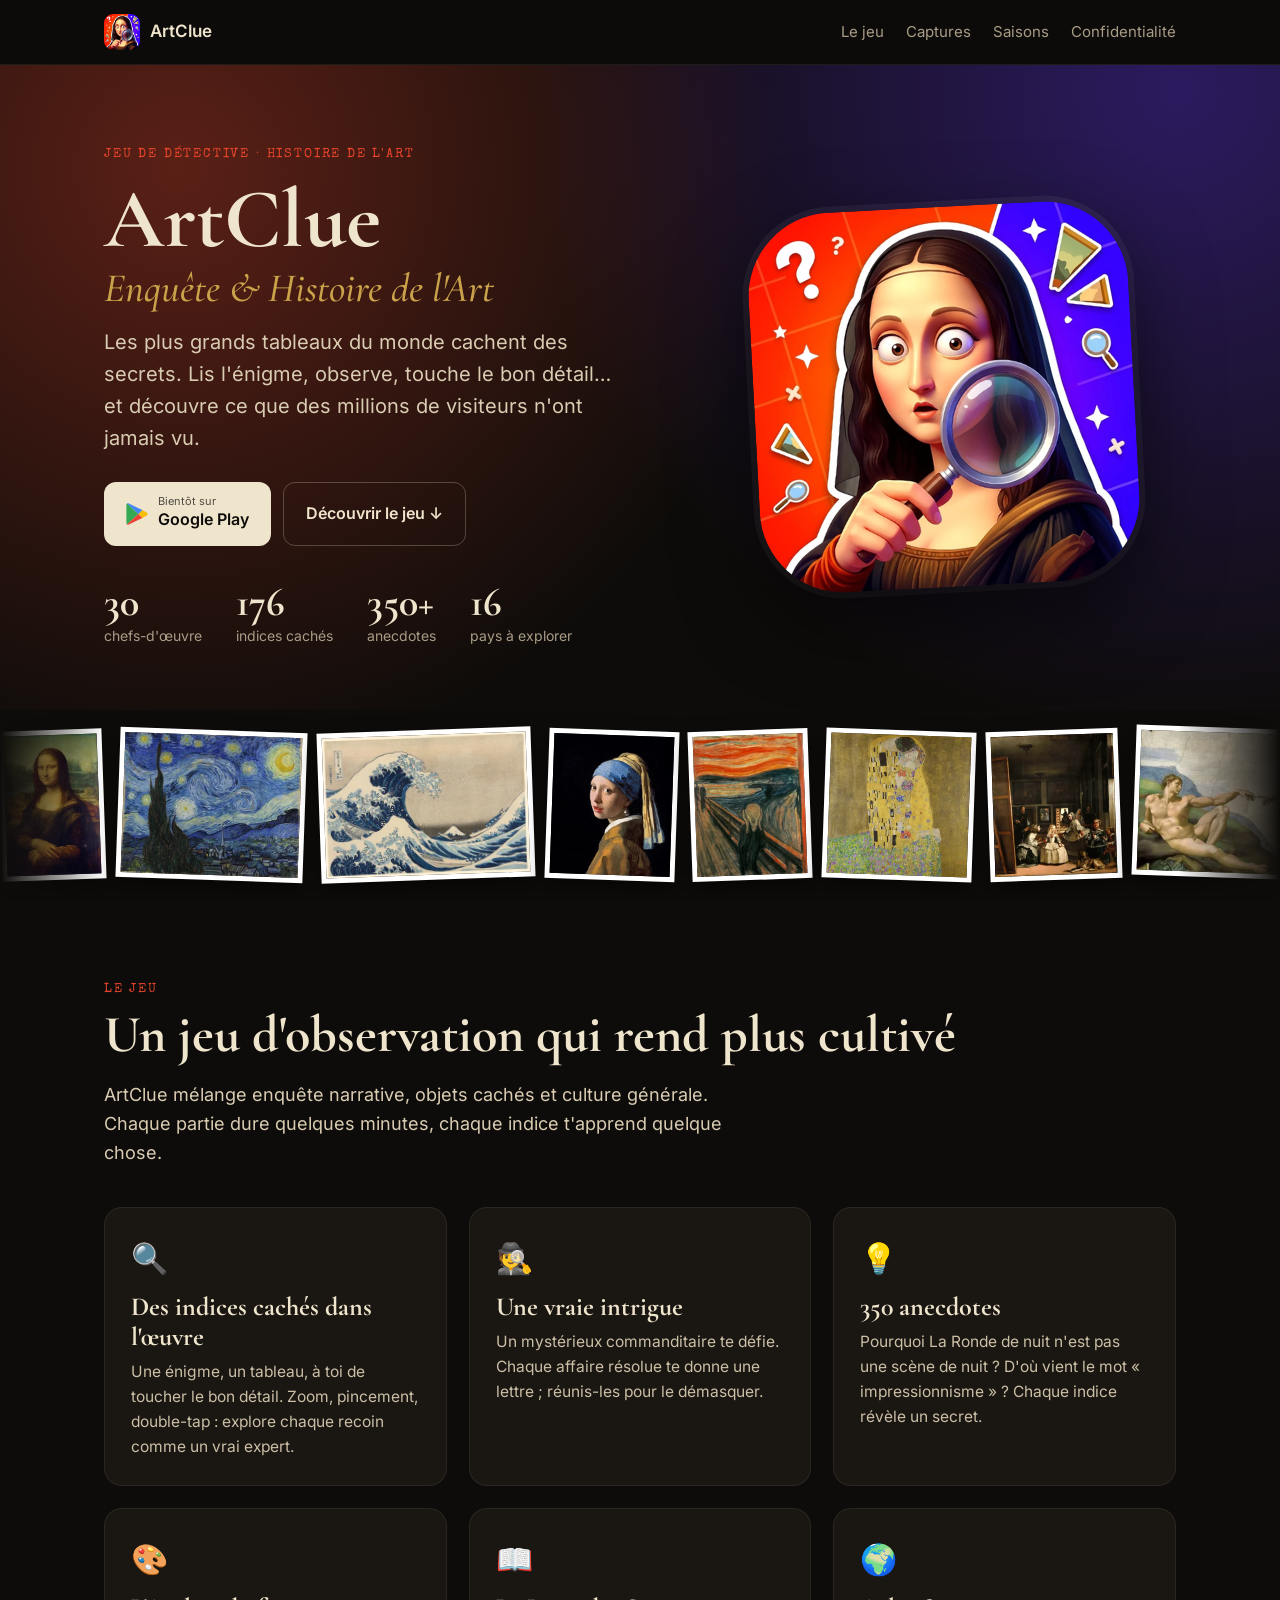
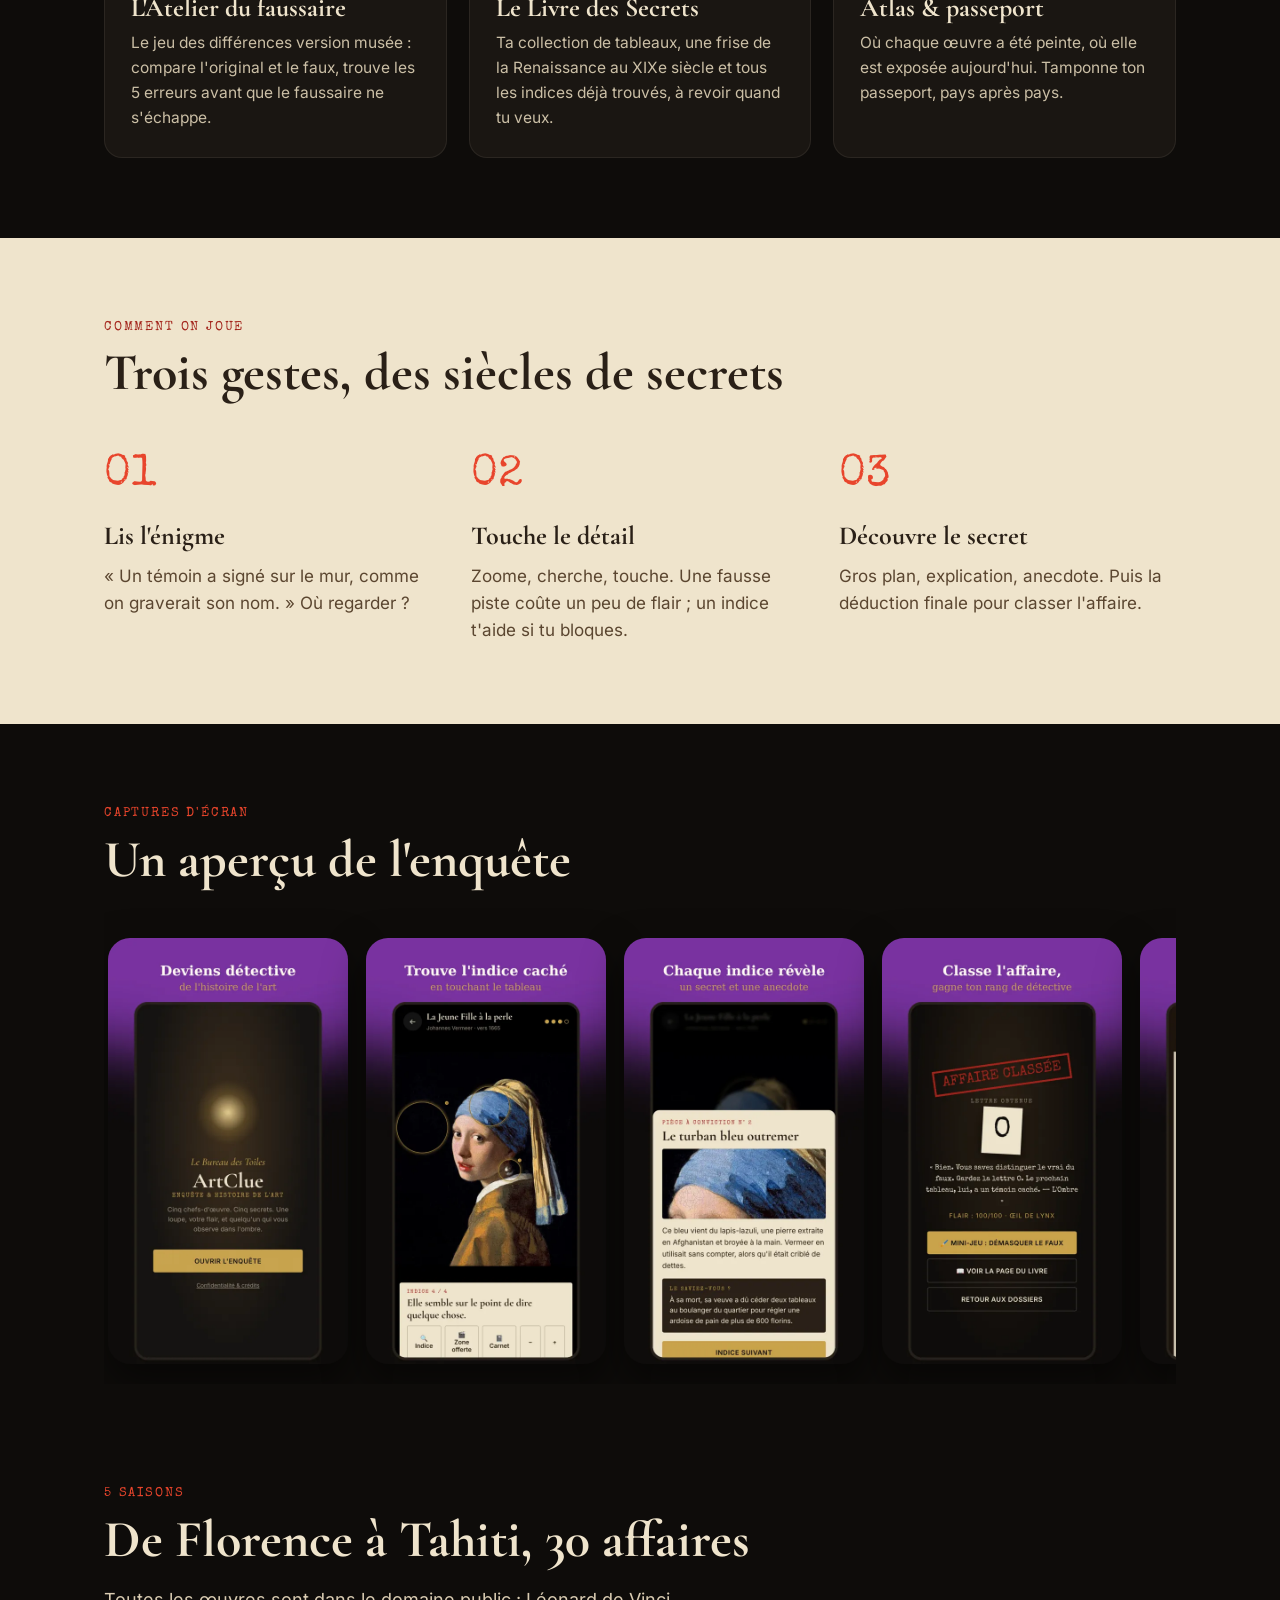
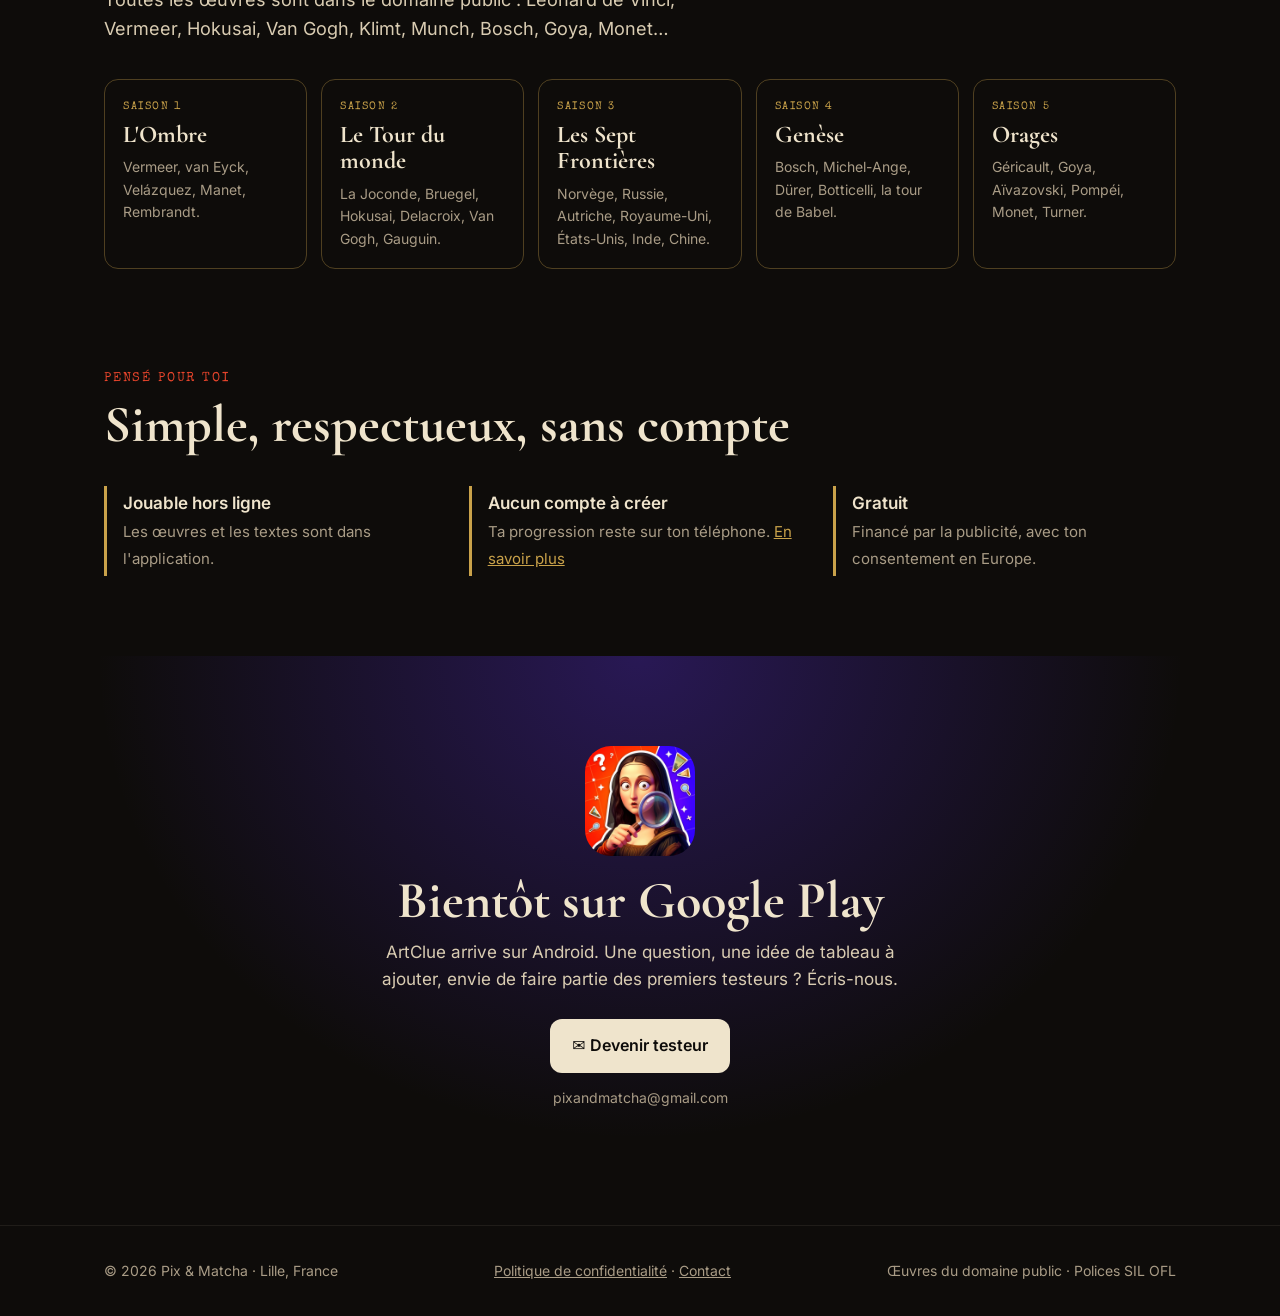
==== artclue/index.html @ d99ec26a "Site vitrine Pix & Matcha : accueil du studio, landing ArtClue et règles de confidentialité Co-Autho" ====
<!DOCTYPE html>
<html lang="fr">
<head>
<meta charset="utf-8">
<meta name="viewport" content="width=device-width, initial-scale=1">
<title>ArtClue : Enquête &amp; Histoire de l'Art — jeu de détective sur les chefs-d'œuvre</title>
<meta name="description" content="ArtClue, le jeu de détective où l'on cherche les indices cachés dans 30 chefs-d'œuvre : La Joconde, La Nuit étoilée, La Grande Vague… 176 indices, 350 anecdotes, un jeu des différences. Gratuit sur Android.">
<meta name="theme-color" content="#0e0c0a">
<link rel="icon" href="favicon.png" type="image/png">
<link rel="apple-touch-icon" href="icon.png">
<link rel="canonical" href="https://pandakota59.github.io/artclue/">
<meta property="og:type" content="website">
<meta property="og:title" content="ArtClue : Enquête & Histoire de l'Art">
<meta property="og:description" content="Deviens détective de l'histoire de l'art : trouve les indices cachés dans 30 chefs-d'œuvre.">
<meta property="og:image" content="https://pandakota59.github.io/artclue/img/og.jpg">
<meta property="og:url" content="https://pandakota59.github.io/artclue/">
<meta property="og:locale" content="fr_FR">
<meta name="twitter:card" content="summary_large_image">
<link rel="stylesheet" href="style.css">
<script type="application/ld+json">
{"@context":"https://schema.org","@type":"MobileApplication","name":"ArtClue : Enquête & Histoire de l'Art","operatingSystem":"Android","applicationCategory":"GameApplication","genre":["Puzzle","Éducatif"],"inLanguage":"fr","offers":{"@type":"Offer","price":"0","priceCurrency":"EUR"},"publisher":{"@type":"Organization","name":"Pix & Matcha","email":"pixandmatcha@gmail.com"},"image":"https://pandakota59.github.io/artclue/icon.png"}
</script>
</head>
<body>

<nav>
  <div class="wrap">
    <a class="brand" href="#"><img src="icon.png" alt="">ArtClue</a>
    <div class="links">
      <a href="#jeu">Le jeu</a>
      <a href="#captures">Captures</a>
      <a href="#saisons">Saisons</a>
      <a href="privacy.html">Confidentialité</a>
    </div>
  </div>
</nav>

<header class="hero">
  <div class="wrap">
    <div>
      <div class="type kicker">Jeu de détective · Histoire de l'art</div>
      <h1 class="serif">ArtClue<em>Enquête &amp; Histoire de l'Art</em></h1>
      <p class="lead">Les plus grands tableaux du monde cachent des secrets. Lis l'énigme, observe, touche le bon détail… et découvre ce que des millions de visiteurs n'ont jamais vu.</p>
      <div class="ctas">
        <a class="btn play" href="#bientot" aria-label="Bientôt disponible sur Google Play">
          <svg width="22" height="24" viewBox="0 0 22 24" aria-hidden="true"><path fill="#34a853" d="M1 1.5 12.4 12 1 22.5c-.4-.3-.6-.8-.6-1.4V2.9c0-.6.2-1.1.6-1.4z"/><path fill="#fbbc04" d="m16.3 8.1-3.9 3.9 3.9 3.9 4.4-2.5c1.2-.7 1.2-2.1 0-2.8z"/><path fill="#ea4335" d="M12.4 12 1 22.5c.4.4 1.1.4 1.8 0l13.5-6.6z"/><path fill="#4285f4" d="M12.4 12 16.3 8.1 2.8 1.5C2.1 1.1 1.4 1.1 1 1.5z"/></svg>
          <span><small>Bientôt sur</small>Google Play</span>
        </a>
        <a class="btn ghost" href="#jeu">Découvrir le jeu ↓</a>
      </div>
      <div class="stats">
        <div><b>30</b><span>chefs-d'œuvre</span></div>
        <div><b>176</b><span>indices cachés</span></div>
        <div><b>350+</b><span>anecdotes</span></div>
        <div><b>16</b><span>pays à explorer</span></div>
      </div>
    </div>
    <img class="icon" src="icon.png" alt="Icône d'ArtClue : la Joconde, surprise, une loupe à la main" width="380" height="380">
  </div>
</header>

<div class="strip" aria-hidden="true">
  <div class="track">
    <img src="img/art_joconde.webp" alt=""><img src="img/art_nuit.webp" alt=""><img src="img/art_vague.webp" alt=""><img src="img/art_perle.webp" alt=""><img src="img/art_cri.webp" alt=""><img src="img/art_baiser.webp" alt=""><img src="img/art_meninas.webp" alt=""><img src="img/art_adam.webp" alt="">
    <img src="img/art_joconde.webp" alt=""><img src="img/art_nuit.webp" alt=""><img src="img/art_vague.webp" alt=""><img src="img/art_perle.webp" alt=""><img src="img/art_cri.webp" alt=""><img src="img/art_baiser.webp" alt=""><img src="img/art_meninas.webp" alt=""><img src="img/art_adam.webp" alt="">
  </div>
</div>

<section id="jeu">
  <div class="wrap">
    <div class="type kicker">Le jeu</div>
    <h2>Un jeu d'observation qui rend plus cultivé</h2>
    <p class="intro">ArtClue mélange enquête narrative, objets cachés et culture générale. Chaque partie dure quelques minutes, chaque indice t'apprend quelque chose.</p>
    <div class="features">
      <div class="card"><div class="ico">🔍</div><h3>Des indices cachés dans l'œuvre</h3><p>Une énigme, un tableau, à toi de toucher le bon détail. Zoom, pincement, double-tap : explore chaque recoin comme un vrai expert.</p></div>
      <div class="card"><div class="ico">🕵️</div><h3>Une vraie intrigue</h3><p>Un mystérieux commanditaire te défie. Chaque affaire résolue te donne une lettre ; réunis-les pour le démasquer.</p></div>
      <div class="card"><div class="ico">💡</div><h3>350 anecdotes</h3><p>Pourquoi La Ronde de nuit n'est pas une scène de nuit ? D'où vient le mot « impressionnisme » ? Chaque indice révèle un secret.</p></div>
      <div class="card"><div class="ico">🎨</div><h3>L'Atelier du faussaire</h3><p>Le jeu des différences version musée : compare l'original et le faux, trouve les 5 erreurs avant que le faussaire ne s'échappe.</p></div>
      <div class="card"><div class="ico">📖</div><h3>Le Livre des Secrets</h3><p>Ta collection de tableaux, une frise de la Renaissance au XIXe siècle et tous les indices déjà trouvés, à revoir quand tu veux.</p></div>
      <div class="card"><div class="ico">🌍</div><h3>Atlas &amp; passeport</h3><p>Où chaque œuvre a été peinte, où elle est exposée aujourd'hui. Tamponne ton passeport, pays après pays.</p></div>
    </div>
  </div>
</section>

<section class="how">
  <div class="wrap">
    <div class="type kicker" style="color:#a3241b">Comment on joue</div>
    <h2>Trois gestes, des siècles de secrets</h2>
    <div class="steps">
      <div class="step"><div class="n">01</div><h3>Lis l'énigme</h3><p>« Un témoin a signé sur le mur, comme on graverait son nom. » Où regarder ?</p></div>
      <div class="step"><div class="n">02</div><h3>Touche le détail</h3><p>Zoome, cherche, touche. Une fausse piste coûte un peu de flair ; un indice t'aide si tu bloques.</p></div>
      <div class="step"><div class="n">03</div><h3>Découvre le secret</h3><p>Gros plan, explication, anecdote. Puis la déduction finale pour classer l'affaire.</p></div>
    </div>
  </div>
</section>

<section id="captures">
  <div class="wrap">
    <div class="type kicker">Captures d'écran</div>
    <h2>Un aperçu de l'enquête</h2>
    <div class="shots">
      <img src="img/shot_1_title.webp" alt="Écran titre d'ArtClue" loading="lazy">
      <img src="img/shot_2_game.webp" alt="Une énigme sur La Jeune Fille à la perle" loading="lazy">
      <img src="img/shot_3_found.webp" alt="Un indice découvert avec son anecdote" loading="lazy">
      <img src="img/shot_4_closed.webp" alt="Affaire classée : lettre obtenue" loading="lazy">
      <img src="img/shot_5_album.webp" alt="La collection du Livre des Secrets" loading="lazy">
      <img src="img/shot_6_atlas.webp" alt="L'atlas des œuvres" loading="lazy">
      <img src="img/shot_7_forge.webp" alt="L'Atelier du faussaire, le jeu des différences" loading="lazy">
    </div>
  </div>
</section>

<section id="saisons" style="padding-top:20px">
  <div class="wrap">
    <div class="type kicker">5 saisons</div>
    <h2>De Florence à Tahiti, 30 affaires</h2>
    <p class="intro">Toutes les œuvres sont dans le domaine public : Léonard de Vinci, Vermeer, Hokusai, Van Gogh, Klimt, Munch, Bosch, Goya, Monet…</p>
    <div class="seasons">
      <div class="season"><div class="type">Saison 1</div><h3>L'Ombre</h3><p>Vermeer, van Eyck, Velázquez, Manet, Rembrandt.</p></div>
      <div class="season"><div class="type">Saison 2</div><h3>Le Tour du monde</h3><p>La Joconde, Bruegel, Hokusai, Delacroix, Van Gogh, Gauguin.</p></div>
      <div class="season"><div class="type">Saison 3</div><h3>Les Sept Frontières</h3><p>Norvège, Russie, Autriche, Royaume-Uni, États-Unis, Inde, Chine.</p></div>
      <div class="season"><div class="type">Saison 4</div><h3>Genèse</h3><p>Bosch, Michel-Ange, Dürer, Botticelli, la tour de Babel.</p></div>
      <div class="season"><div class="type">Saison 5</div><h3>Orages</h3><p>Géricault, Goya, Aïvazovski, Pompéi, Monet, Turner.</p></div>
    </div>
  </div>
</section>

<section style="padding-top:20px">
  <div class="wrap">
    <div class="type kicker">Pensé pour toi</div>
    <h2>Simple, respectueux, sans compte</h2>
    <div class="trust">
      <div><b>Jouable hors ligne</b><span>Les œuvres et les textes sont dans l'application.</span></div>
      <div><b>Aucun compte à créer</b><span>Ta progression reste sur ton téléphone. <a href="privacy.html">En savoir plus</a></span></div>
      <div><b>Gratuit</b><span>Financé par la publicité, avec ton consentement en Europe.</span></div>
    </div>
  </div>
</section>

<section class="final" id="bientot">
  <div class="wrap">
    <img src="icon.png" alt="" width="110" height="110" style="margin:0 auto 18px;border-radius:26px">
    <h2>Bientôt sur Google Play</h2>
    <p>ArtClue arrive sur Android. Une question, une idée de tableau à ajouter, envie de faire partie des premiers testeurs ? Écris-nous.</p>
    <a class="btn play" href="mailto:pixandmatcha@gmail.com?subject=ArtClue%20-%20je%20veux%20tester">✉️ Devenir testeur</a>
    <p style="font-size:14px;color:var(--muted);margin-top:14px">pixandmatcha@gmail.com</p>
  </div>
</section>

<footer>
  <div class="wrap">
    <span>© 2026 Pix &amp; Matcha · Lille, France</span>
    <span><a href="privacy.html">Politique de confidentialité</a> · <a href="mailto:pixandmatcha@gmail.com">Contact</a></span>
    <span>Œuvres du domaine public · Polices SIL OFL</span>
  </div>
</footer>
</body>
</html>
---- artclue/style.css ----
/* ArtClue — site vitrine. Polices embarquées : aucune requête vers un service tiers. */
@font-face{font-family:"Cormorant Garamond";font-weight:500;font-display:swap;src:url(fonts/cormorant-garamond-latin-500-normal.woff2) format("woff2")}
@font-face{font-family:"Cormorant Garamond";font-weight:500;font-style:italic;font-display:swap;src:url(fonts/cormorant-garamond-latin-500-italic.woff2) format("woff2")}
@font-face{font-family:"Cormorant Garamond";font-weight:700;font-display:swap;src:url(fonts/cormorant-garamond-latin-700-normal.woff2) format("woff2")}
@font-face{font-family:"Special Elite";font-display:swap;src:url(fonts/special-elite-latin-400-normal.woff2) format("woff2")}
@font-face{font-family:"Inter";font-weight:400;font-display:swap;src:url(fonts/inter-latin-400-normal.woff2) format("woff2")}
@font-face{font-family:"Inter";font-weight:600;font-display:swap;src:url(fonts/inter-latin-600-normal.woff2) format("woff2")}

:root{--ink:#0e0c0a;--ink2:#1a1612;--paper:#efe4cc;--sepia:#5b4630;--gold:#c9a24a;--red:#e8452c;--violet:#5a2fe0;--muted:#a99c86;--max:1120px}
*{box-sizing:border-box}
html{scroll-behavior:smooth}
body{margin:0;background:var(--ink);color:var(--paper);font:17px/1.6 Inter,system-ui,sans-serif;-webkit-font-smoothing:antialiased}
a{color:var(--gold)}
img{max-width:100%;display:block}
.wrap{max-width:var(--max);margin:0 auto;padding:0 24px}
.serif{font-family:"Cormorant Garamond",Georgia,serif}
.type{font-family:"Special Elite","Courier New",monospace;letter-spacing:.14em;text-transform:uppercase;font-size:13px}

/* nav */
nav{position:sticky;top:0;z-index:10;background:rgba(14,12,10,.85);backdrop-filter:blur(10px);border-bottom:1px solid rgba(239,228,204,.08)}
nav .wrap{display:flex;align-items:center;gap:14px;height:64px}
nav .brand{display:flex;align-items:center;gap:10px;text-decoration:none;color:var(--paper);font-weight:600;flex:1}
nav .brand img{width:36px;height:36px;border-radius:9px}
nav .links{display:flex;gap:22px;font-size:15px}
nav .links a{color:var(--muted);text-decoration:none}
nav .links a:hover{color:var(--paper)}
@media(max-width:700px){nav .links a:not(.cta-small){display:none}}

/* buttons */
.btn{display:inline-flex;align-items:center;gap:10px;padding:14px 22px;border-radius:12px;font-weight:600;text-decoration:none;font-size:16px;transition:transform .15s}
.btn:hover{transform:translateY(-2px)}
.btn.play{background:var(--paper);color:var(--ink)}
.btn.play small{display:block;font-size:11px;font-weight:400;opacity:.7;line-height:1}
.btn.ghost{border:1px solid rgba(239,228,204,.25);color:var(--paper)}
.soon{display:inline-block;background:var(--red);color:#fff;font-size:11px;font-weight:600;padding:2px 8px;border-radius:20px;margin-left:6px;vertical-align:middle}

/* hero */
.hero{position:relative;overflow:hidden;padding:80px 0 60px}
.hero::before{content:"";position:absolute;inset:-20% -10% auto -10%;height:120%;background:radial-gradient(circle at 20% 30%,rgba(232,69,44,.35),transparent 45%),radial-gradient(circle at 85% 20%,rgba(90,47,224,.4),transparent 45%);pointer-events:none}
.hero .wrap{position:relative;display:grid;grid-template-columns:1.1fr .9fr;gap:40px;align-items:center}
.hero h1{font-size:clamp(46px,7vw,84px);line-height:.95;margin:14px 0 18px;font-weight:700}
.hero h1 em{display:block;font-style:italic;font-weight:500;font-size:.48em;color:var(--gold);margin-top:10px}
.hero p.lead{font-size:20px;color:#d9ccb2;max-width:520px;margin:0 0 28px}
.hero .ctas{display:flex;flex-wrap:wrap;gap:12px}
.hero .icon{width:min(380px,90%);margin:0 auto;border-radius:22%;box-shadow:0 30px 80px rgba(0,0,0,.6),0 0 0 6px rgba(255,255,255,.06);transform:rotate(-3deg)}
.stats{display:flex;gap:34px;margin-top:36px;flex-wrap:wrap}
.stats b{display:block;font-family:"Cormorant Garamond";font-size:40px;color:var(--paper);line-height:1}
.stats span{color:var(--muted);font-size:14px}
@media(max-width:860px){.hero .wrap{grid-template-columns:1fr;text-align:center}.hero p.lead{margin-inline:auto}.hero .ctas,.stats{justify-content:center}.hero .icon{width:180px;order:-1}.stats{display:grid;grid-template-columns:repeat(2,1fr);gap:18px;max-width:320px;margin-inline:auto}.hero{padding:40px 0 30px}}

/* strip of paintings */
.strip{display:flex;gap:14px;overflow:hidden;padding:20px 0;mask-image:linear-gradient(90deg,transparent,#000 8%,#000 92%,transparent)}
.strip .track{display:flex;gap:14px;animation:slide 60s linear infinite}
.strip img{height:150px;width:auto;border:5px solid #fff;box-shadow:0 8px 20px rgba(0,0,0,.5)}
.strip img:nth-child(odd){transform:rotate(-2deg)}.strip img:nth-child(even){transform:rotate(2deg)}
@keyframes slide{to{transform:translateX(-50%)}}
@media(prefers-reduced-motion:reduce){.strip .track{animation:none}}

/* sections */
section{padding:80px 0}
.kicker{color:var(--red)}
h2{font-family:"Cormorant Garamond",Georgia,serif;font-size:clamp(34px,5vw,52px);line-height:1.05;margin:8px 0 16px}
.intro{color:#d9ccb2;max-width:640px;font-size:18px}

.features{display:grid;grid-template-columns:repeat(3,1fr);gap:22px;margin-top:40px}
.card{background:var(--ink2);border:1px solid rgba(239,228,204,.08);border-radius:18px;padding:26px}
.card .ico{font-size:30px}
.card h3{font-family:"Cormorant Garamond";font-size:26px;line-height:1.15;margin:10px 0 8px}
.card p{color:#cbbfa6;margin:0;font-size:15.5px}
@media(max-width:860px){.features{grid-template-columns:1fr}}

/* how it works */
.how{background:var(--paper);color:#2a2017}
.how .intro{color:var(--sepia)}
.steps{display:grid;grid-template-columns:repeat(3,1fr);gap:30px;margin-top:40px}
.step .n{font-family:"Special Elite";font-size:44px;color:var(--red)}
.step h3{font-family:"Cormorant Garamond";font-size:26px;margin:4px 0 6px}
.step p{margin:0;color:var(--sepia)}
@media(max-width:860px){.steps{grid-template-columns:1fr}}

/* screenshots */
.shots{display:flex;gap:18px;overflow-x:auto;scroll-snap-type:x mandatory;padding:30px 4px 20px;margin-top:20px}
.shots img{width:240px;flex:none;border-radius:22px;scroll-snap-align:center;box-shadow:0 18px 40px rgba(0,0,0,.5)}

/* seasons */
.seasons{display:grid;grid-template-columns:repeat(5,1fr);gap:14px;margin-top:36px}
.season{border:1px solid rgba(201,162,74,.35);border-radius:14px;padding:18px}
.season .type{color:var(--gold);font-size:11px}
.season h3{font-family:"Cormorant Garamond";font-size:24px;line-height:1.1;margin:6px 0 8px}
.season p{color:var(--muted);font-size:14px;margin:0}
@media(max-width:960px){.seasons{grid-template-columns:repeat(2,1fr)}}
@media(max-width:560px){.seasons{grid-template-columns:1fr}}

/* trust */
.trust{display:grid;grid-template-columns:repeat(3,1fr);gap:22px;margin-top:34px}
.trust div{border-left:3px solid var(--gold);padding:4px 0 4px 16px}
.trust b{display:block;font-size:17px}
.trust span{color:var(--muted);font-size:15px}
@media(max-width:860px){.trust{grid-template-columns:1fr}}

/* final CTA */
.final{text-align:center;padding:90px 0;background:radial-gradient(ellipse at 50% 0%,rgba(90,47,224,.35),transparent 60%)}
.final h2{margin-bottom:10px}
.final p{color:#d9ccb2;margin:0 auto 26px;max-width:520px}

footer{border-top:1px solid rgba(239,228,204,.08);padding:34px 0;color:var(--muted);font-size:14px}
footer .wrap{display:flex;flex-wrap:wrap;gap:16px;justify-content:space-between;align-items:center}
footer a{color:var(--muted)}

/* privacy page */
.legal{background:var(--paper);color:#2a2017;padding:60px 0 80px}
.legal .wrap{max-width:820px}
.legal h1{font-family:"Cormorant Garamond";font-size:clamp(36px,5vw,52px);line-height:1.05;margin:0 0 8px}
.legal h2{font-size:28px;margin:44px 0 10px;padding-bottom:6px;border-bottom:1px solid rgba(42,32,23,.15)}
.legal .meta{color:var(--sepia);font-size:15px}
.legal a{color:#a3241b}
.legal .box{background:#fffaf0;border-left:4px solid var(--gold);padding:16px 20px;margin:24px 0;border-radius:0 10px 10px 0}
.legal table{border-collapse:collapse;width:100%;font-size:15px;margin:10px 0}
.legal td,.legal th{border:1px solid rgba(42,32,23,.18);padding:10px;text-align:left;vertical-align:top}
.legal th{background:#e2d3b3}
.legal .toc{display:flex;flex-wrap:wrap;gap:8px 18px;font-size:15px;margin:18px 0 0}
.legal hr{border:0;border-top:2px dashed rgba(42,32,23,.2);margin:70px 0 50px}
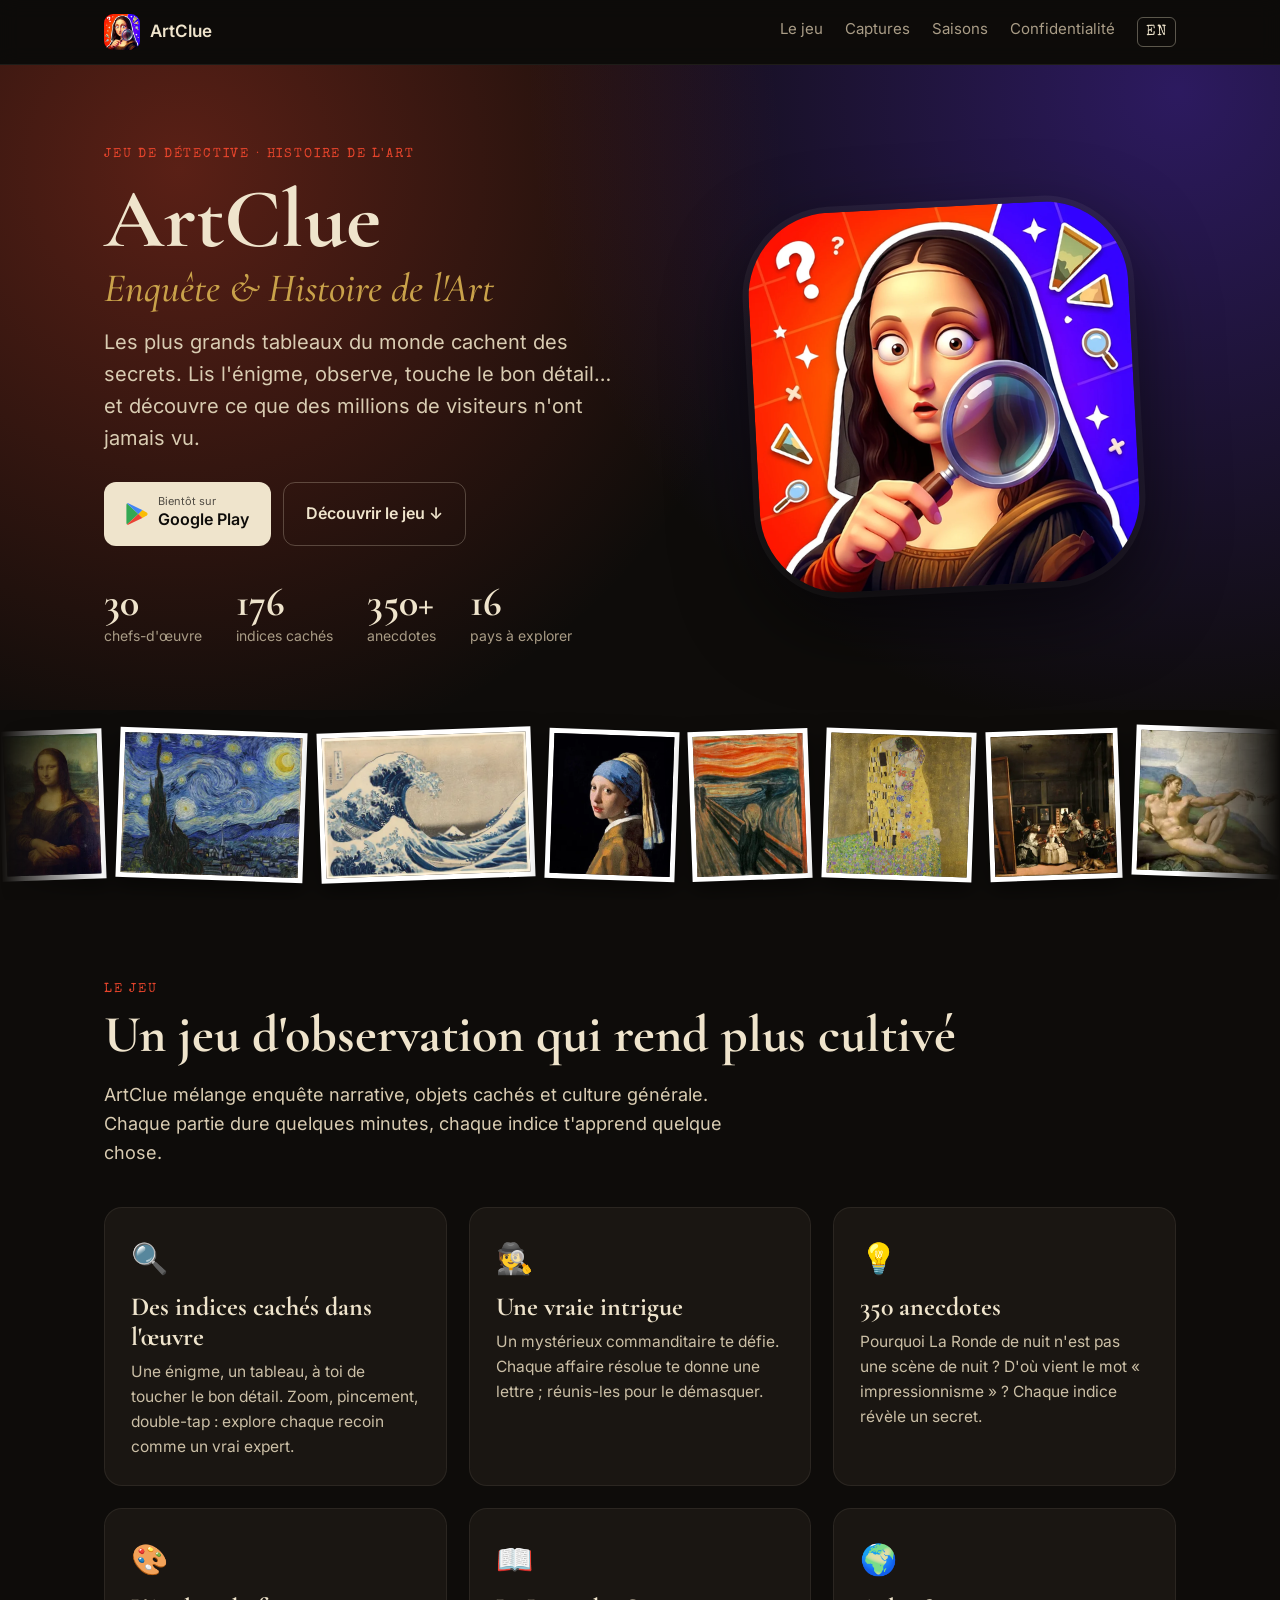
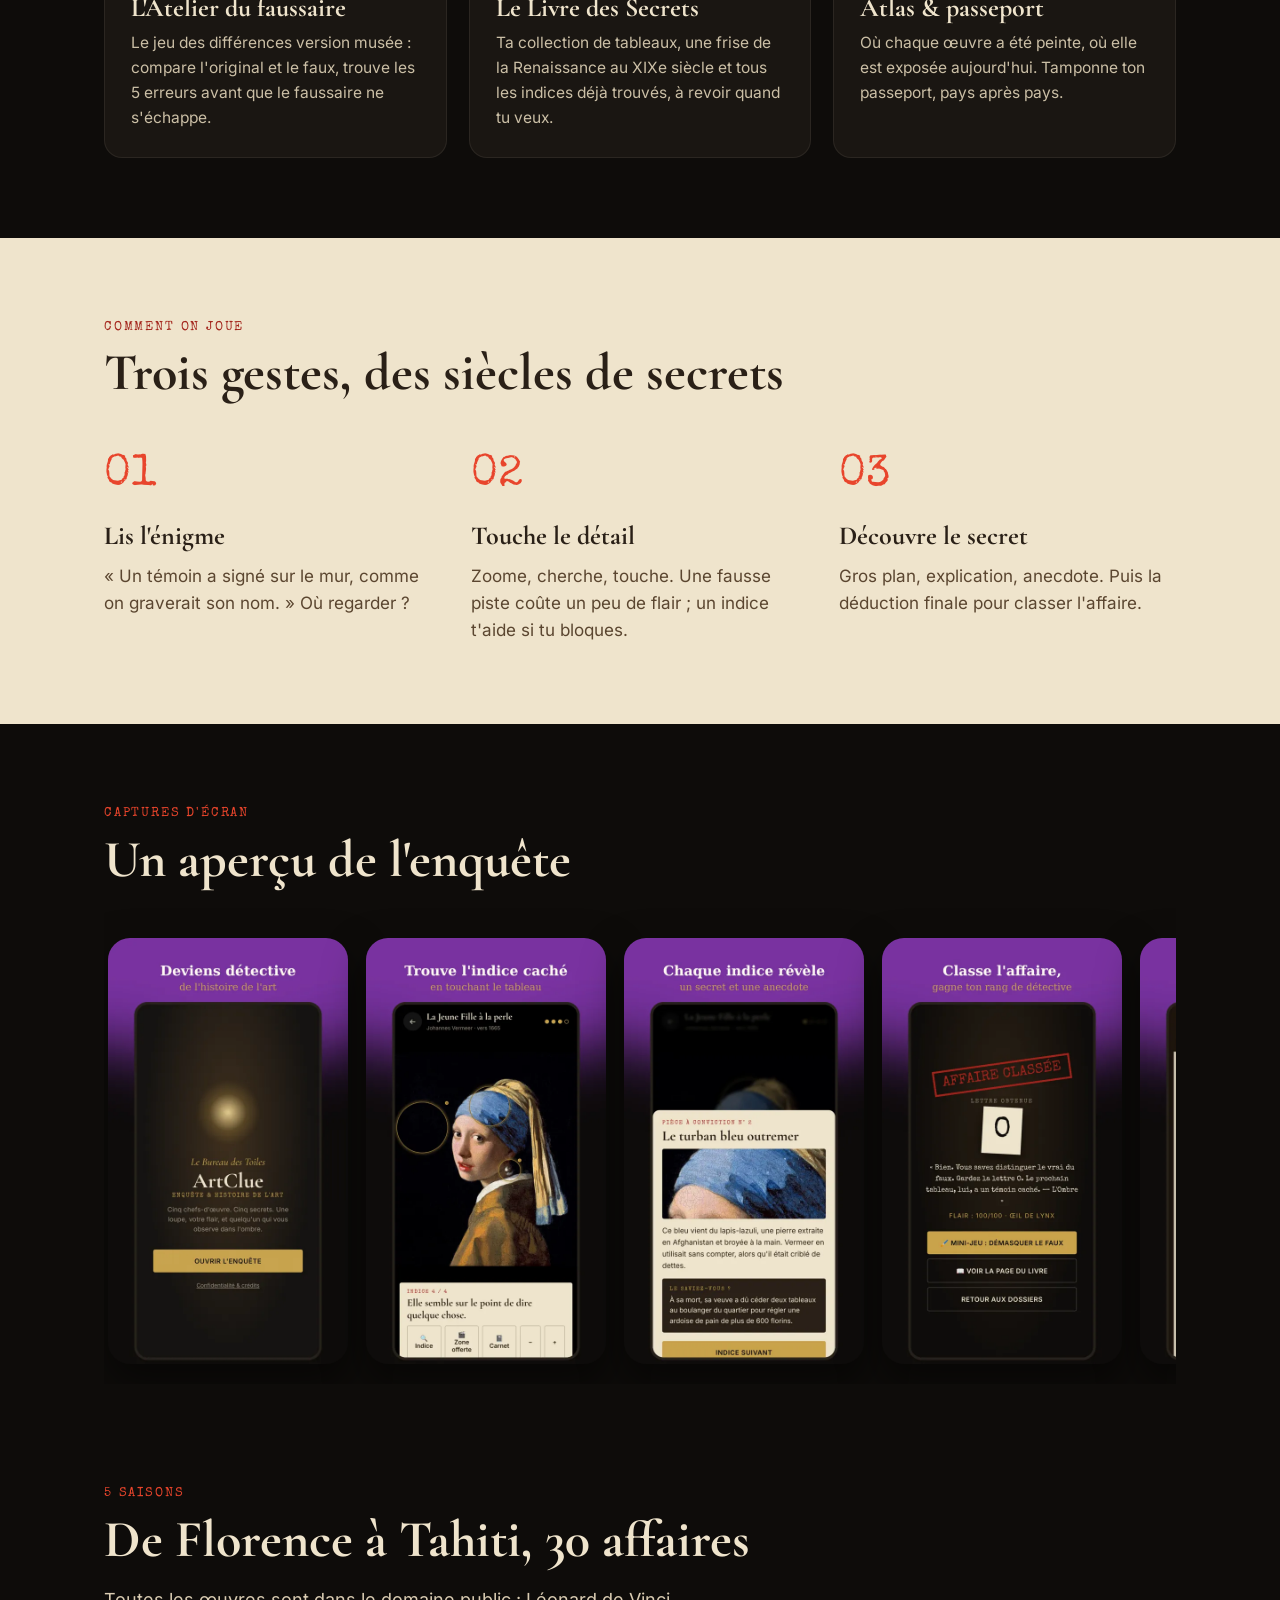
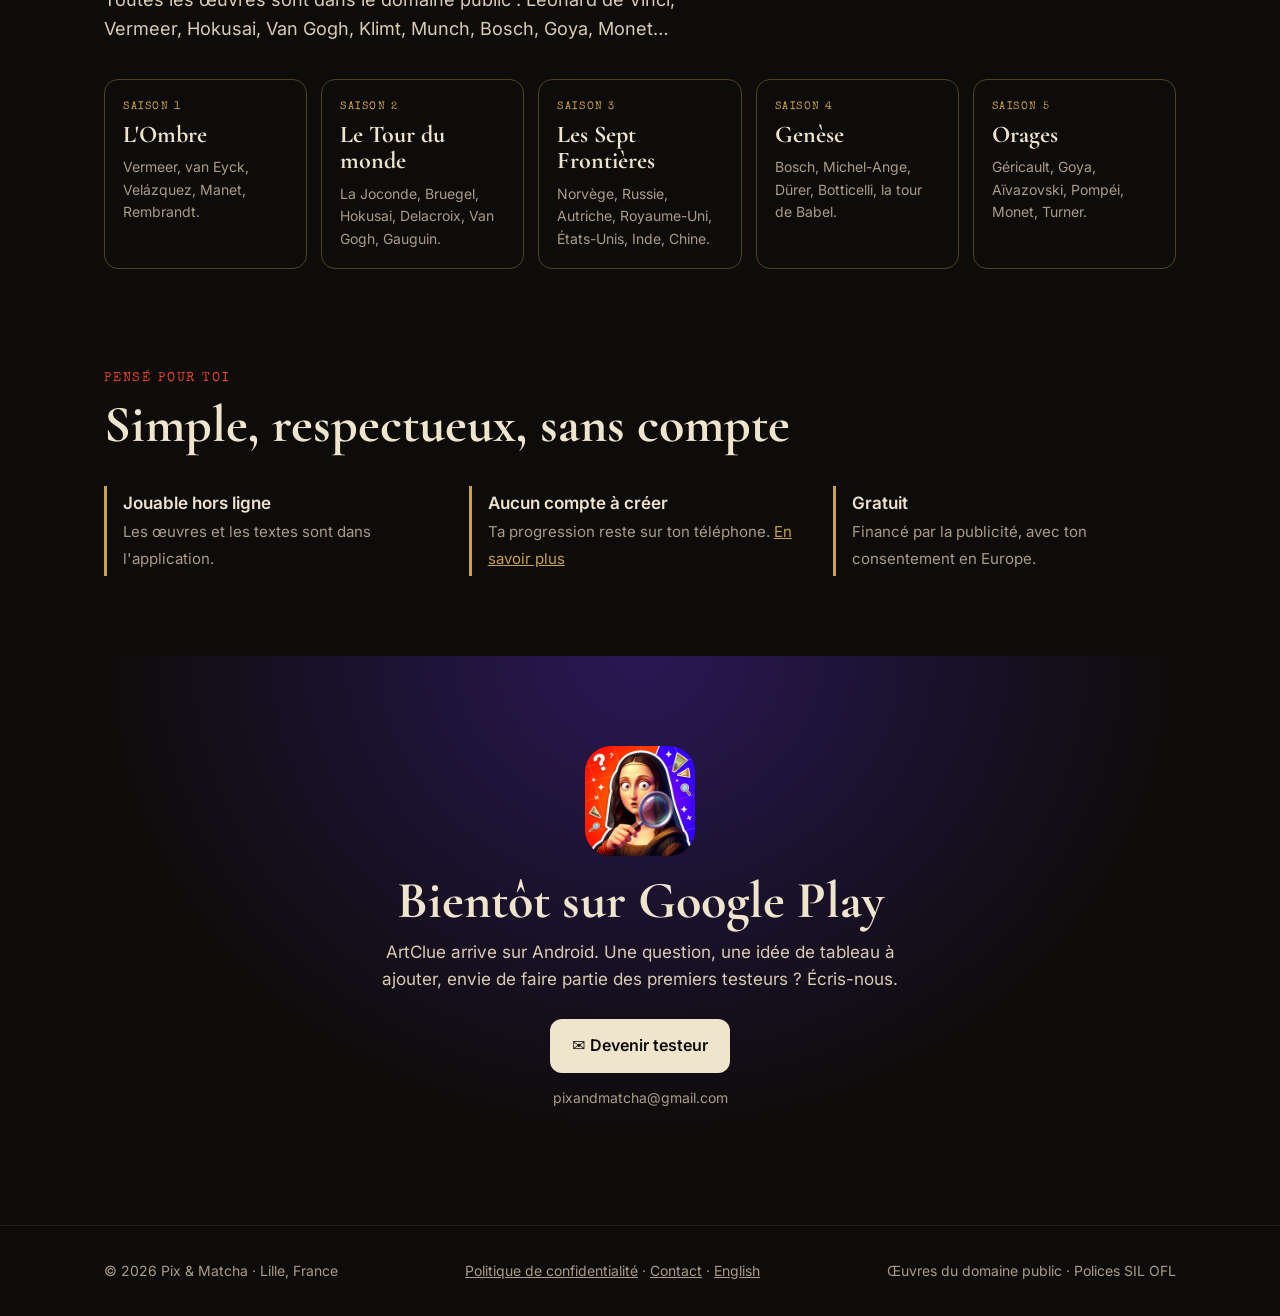
==== commit f7332fda: "Landing page et politique de confidentialité en anglais (US) - artclue/en/ : page d'accueil et confi" ====
--- a/artclue/index.html
+++ b/artclue/index.html
@@ -8,17 +8,21 @@
 <meta name="theme-color" content="#0e0c0a">
 <link rel="icon" href="favicon.png" type="image/png">
 <link rel="apple-touch-icon" href="icon.png">
-<link rel="canonical" href="https://pandakota59.github.io/artclue/">
+<link rel="canonical" href="https://pandakota59.github.io/pix-matcha/artclue/">
+<link rel="alternate" hreflang="fr" href="https://pandakota59.github.io/pix-matcha/artclue/">
+<link rel="alternate" hreflang="en" href="https://pandakota59.github.io/pix-matcha/artclue/en/">
+<link rel="alternate" hreflang="x-default" href="https://pandakota59.github.io/pix-matcha/artclue/en/">
 <meta property="og:type" content="website">
 <meta property="og:title" content="ArtClue : Enquête & Histoire de l'Art">
 <meta property="og:description" content="Deviens détective de l'histoire de l'art : trouve les indices cachés dans 30 chefs-d'œuvre.">
-<meta property="og:image" content="https://pandakota59.github.io/artclue/img/og.jpg">
-<meta property="og:url" content="https://pandakota59.github.io/artclue/">
+<meta property="og:image" content="https://pandakota59.github.io/pix-matcha/artclue/img/og.jpg">
+<meta property="og:url" content="https://pandakota59.github.io/pix-matcha/artclue/">
 <meta property="og:locale" content="fr_FR">
+<meta property="og:locale:alternate" content="en_US">
 <meta name="twitter:card" content="summary_large_image">
 <link rel="stylesheet" href="style.css">
 <script type="application/ld+json">
-{"@context":"https://schema.org","@type":"MobileApplication","name":"ArtClue : Enquête & Histoire de l'Art","operatingSystem":"Android","applicationCategory":"GameApplication","genre":["Puzzle","Éducatif"],"inLanguage":"fr","offers":{"@type":"Offer","price":"0","priceCurrency":"EUR"},"publisher":{"@type":"Organization","name":"Pix & Matcha","email":"pixandmatcha@gmail.com"},"image":"https://pandakota59.github.io/artclue/icon.png"}
+{"@context":"https://schema.org","@type":"MobileApplication","name":"ArtClue : Enquête & Histoire de l'Art","operatingSystem":"Android","applicationCategory":"GameApplication","genre":["Puzzle","Éducatif"],"inLanguage":["fr","en"],"offers":{"@type":"Offer","price":"0","priceCurrency":"EUR"},"publisher":{"@type":"Organization","name":"Pix & Matcha","email":"pixandmatcha@gmail.com"},"image":"https://pandakota59.github.io/pix-matcha/artclue/icon.png"}
 </script>
 </head>
 <body>
@@ -31,6 +35,7 @@
       <a href="#captures">Captures</a>
       <a href="#saisons">Saisons</a>
       <a href="privacy.html">Confidentialité</a>
+      <a class="cta-small" href="en/" hreflang="en" lang="en" title="English version">EN</a>
     </div>
   </div>
 </nav>
@@ -150,7 +155,7 @@
 <footer>
   <div class="wrap">
     <span>© 2026 Pix &amp; Matcha · Lille, France</span>
-    <span><a href="privacy.html">Politique de confidentialité</a> · <a href="mailto:pixandmatcha@gmail.com">Contact</a></span>
+    <span><a href="privacy.html">Politique de confidentialité</a> · <a href="mailto:pixandmatcha@gmail.com">Contact</a> · <a href="en/" hreflang="en" lang="en">English</a></span>
     <span>Œuvres du domaine public · Polices SIL OFL</span>
   </div>
 </footer>
--- a/artclue/style.css
+++ b/artclue/style.css
@@ -120,3 +120,4 @@
 .legal th{background:#e2d3b3}
 .legal .toc{display:flex;flex-wrap:wrap;gap:8px 18px;font-size:15px;margin:18px 0 0}
 .legal hr{border:0;border-top:2px dashed rgba(42,32,23,.2);margin:70px 0 50px}
+nav .links a.cta-small{font-family:"Special Elite",monospace;letter-spacing:.08em;color:var(--paper);border:1px solid rgba(239,228,204,.35);border-radius:6px;padding:2px 8px}
